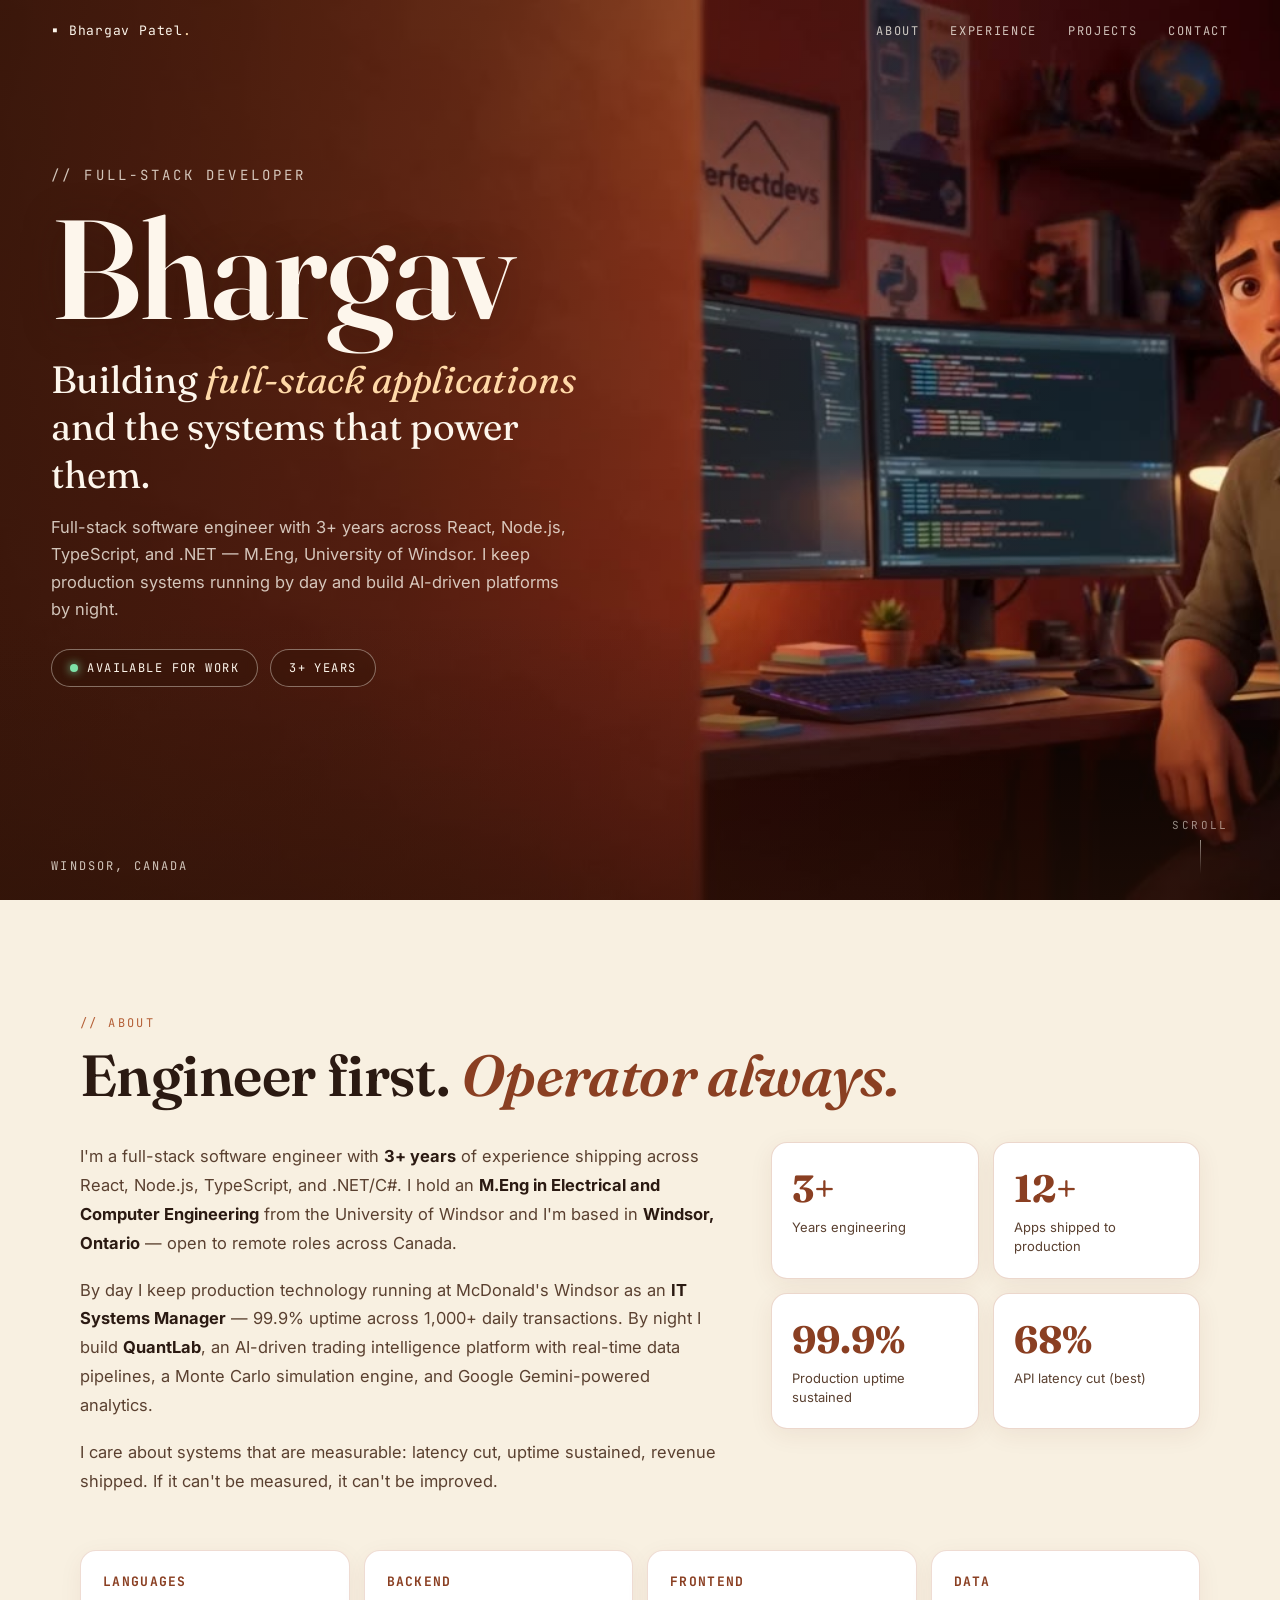
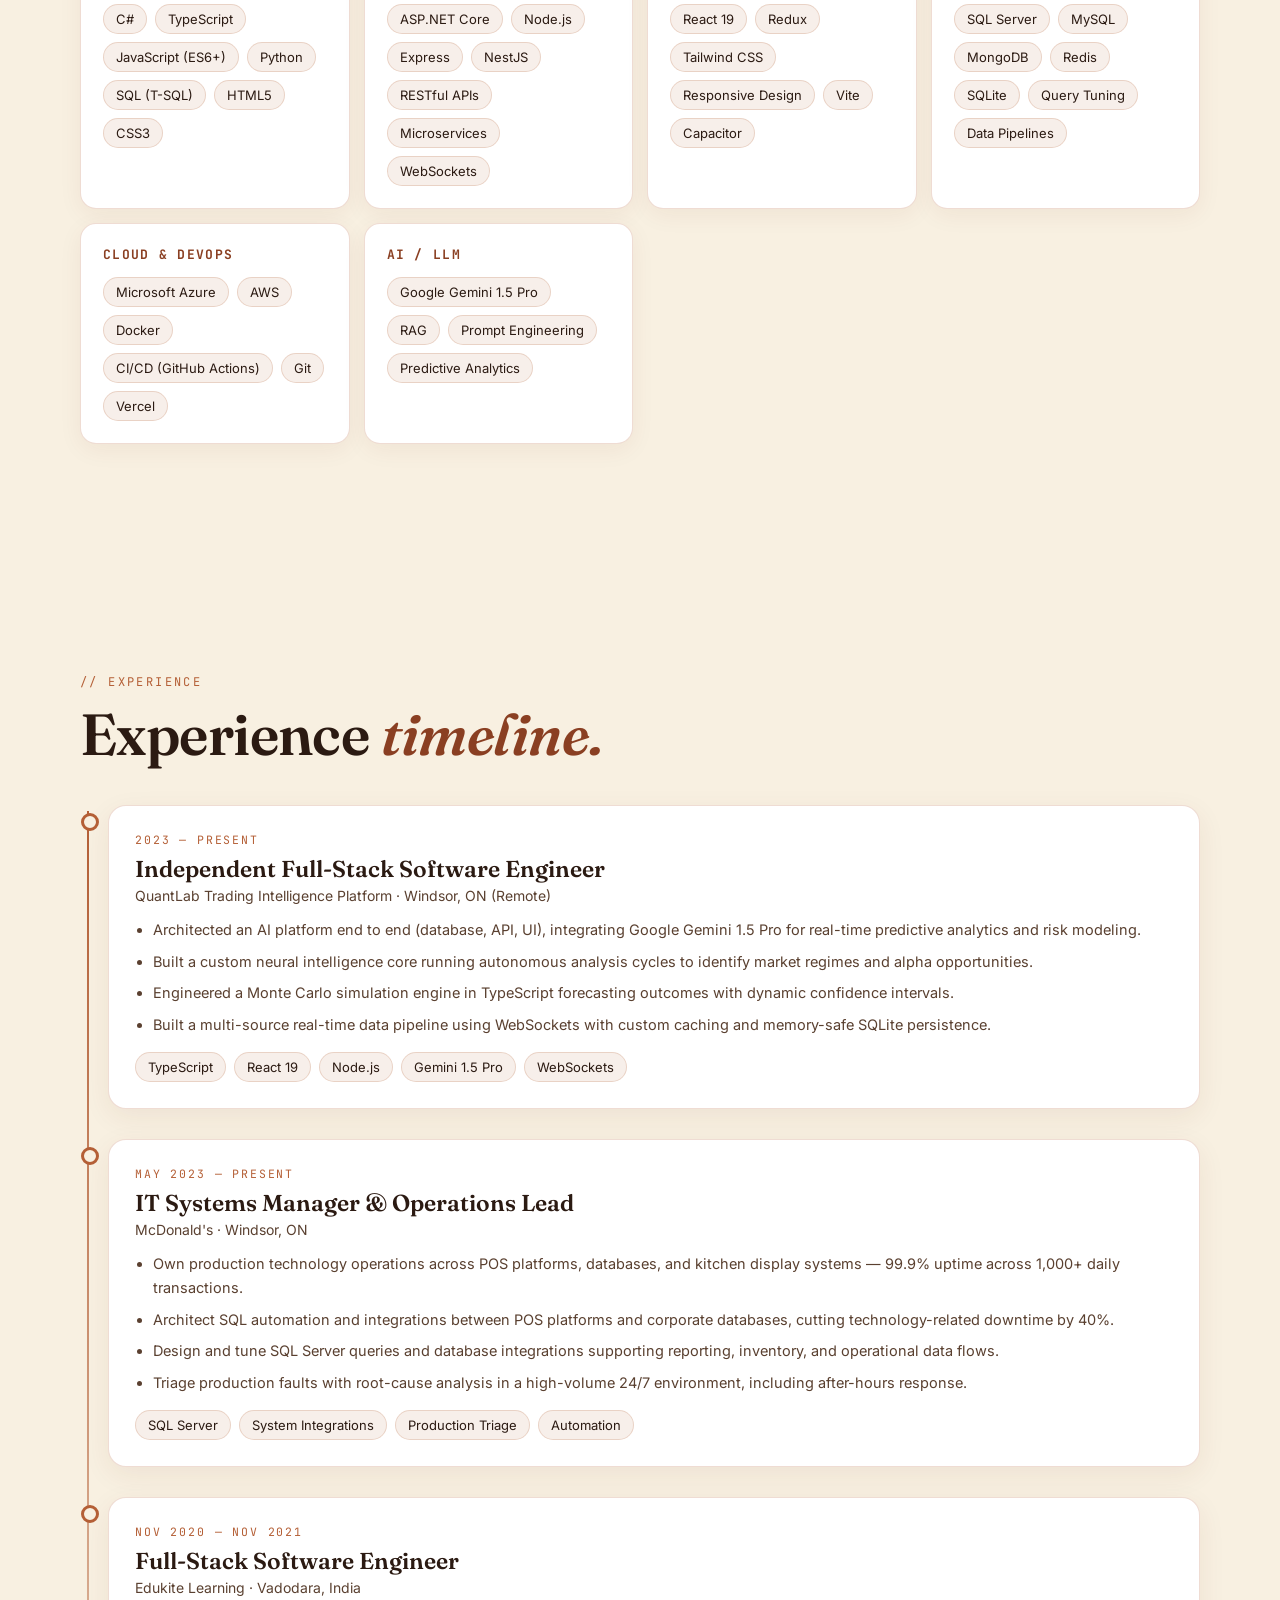
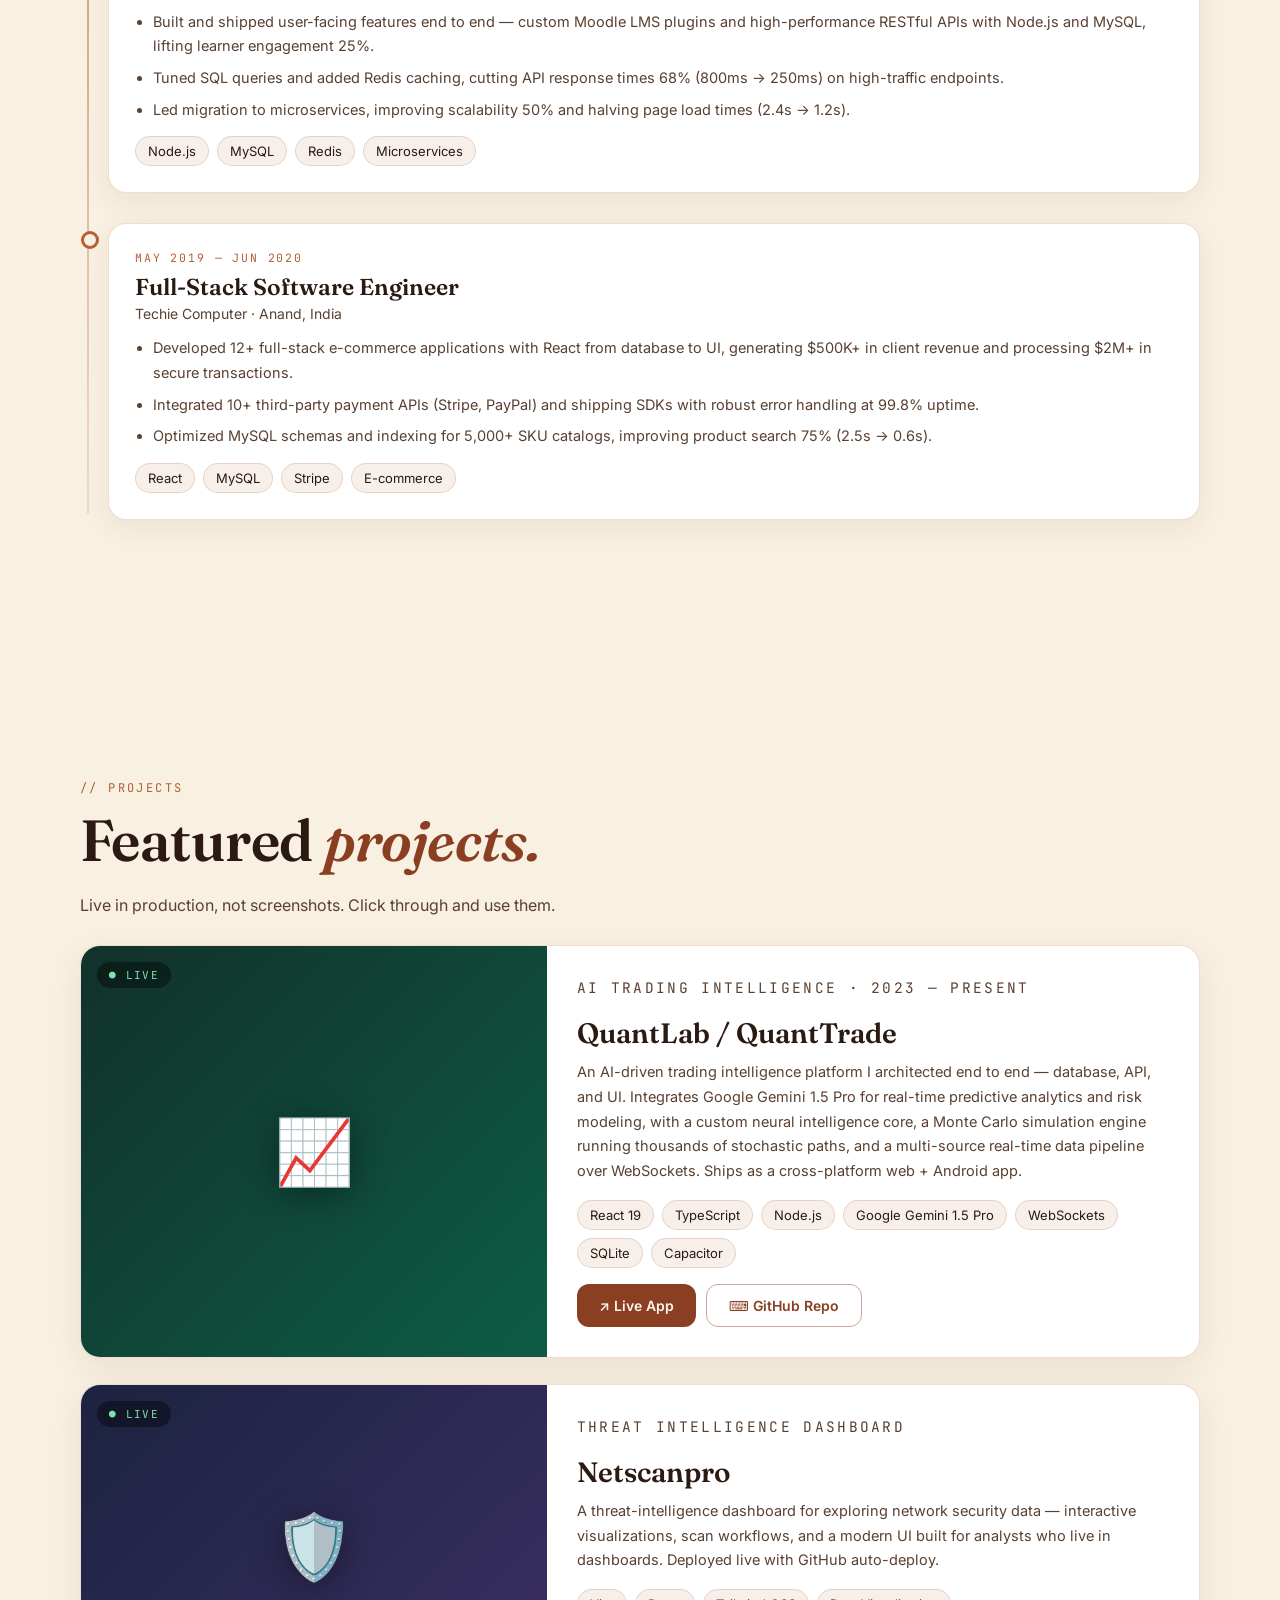
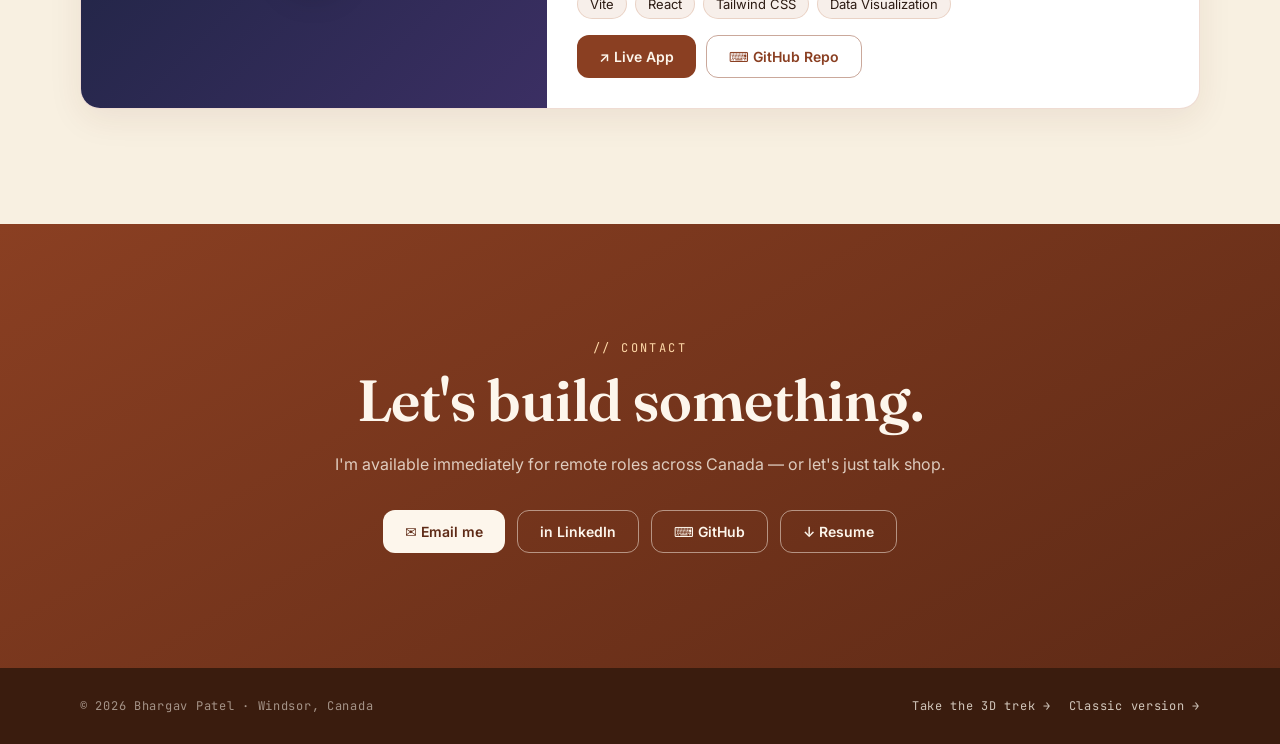
==== character.html @ 8b3fbdda "Preserve character homepage as character.html" ====
<!DOCTYPE html>
<html lang="en">
<head>
<meta charset="UTF-8">
<meta name="viewport" content="width=device-width, initial-scale=1.0">
<title>Bhargav Patel — Full-Stack Software Engineer</title>
<meta name="description" content="Bhargav Patel — full-stack software engineer (React, Node.js, TypeScript, .NET/C#) based in Windsor, Ontario. 3+ years shipping production systems. Available immediately.">
<link rel="icon" href="data:image/svg+xml,%3Csvg xmlns='http://www.w3.org/2000/svg' viewBox='0 0 64 64'%3E%3Crect width='64' height='64' rx='14' fill='%23b45f36'/%3E%3Ctext x='14' y='44' font-family='Georgia,serif' font-size='34' font-weight='bold' fill='%23fdf6ec'%3EB%3C/text%3E%3C/svg%3E">
<meta property="og:type" content="website">
<meta property="og:title" content="Bhargav Patel — Full-Stack Software Engineer">
<meta property="og:description" content="Building full-stack applications and the systems that power them. React, Node.js, TypeScript, .NET/C#. Windsor, Canada — available immediately.">
<meta property="og:url" content="https://bharg-patel.vercel.app/">
<meta property="og:image" content="https://bharg-patel.vercel.app/assets/hero-poster.jpg">
<meta name="twitter:card" content="summary_large_image">
<link rel="preconnect" href="https://fonts.googleapis.com">
<link rel="preconnect" href="https://fonts.gstatic.com" crossorigin>
<link href="https://fonts.googleapis.com/css2?family=Fraunces:ital,opsz,wght@0,9..144,400;0,9..144,600;0,9..144,700;1,9..144,400;1,9..144,600&family=Inter:wght@400;500;600;700&family=JetBrains+Mono:wght@400;500;700&display=swap" rel="stylesheet">
<style>
:root{
  --terra:#b45f36; --terra-deep:#8a3f22; --terra-dark:#5e2a16;
  --cream:#fdf6ec; --cream-dim:rgba(253,246,236,.78); --cream-faint:rgba(253,246,236,.55);
  --paper:#f8f0e1; --cocoa:#2b1a12; --cocoa-soft:#5a4030;
  --serif:'Fraunces',Georgia,serif; --sans:'Inter',system-ui,sans-serif; --mono:'JetBrains Mono',ui-monospace,monospace;
}
*{margin:0;padding:0;box-sizing:border-box}
html{scroll-behavior:smooth}
body{font-family:var(--sans);background:var(--terra-dark);color:var(--cream);overflow-x:hidden}
::selection{background:var(--terra);color:var(--cream)}

/* ── HERO ── */
#hero{position:relative;min-height:100svh;display:flex;flex-direction:column;overflow:hidden;background:linear-gradient(135deg,var(--terra) 0%,var(--terra-deep) 60%,var(--terra-dark) 100%)}
#heroVideo{position:absolute;inset:0;width:100%;height:100%;object-fit:cover;z-index:0}
#heroScrim{position:absolute;inset:0;z-index:1;background:linear-gradient(100deg,rgba(46,20,8,.82) 0%,rgba(46,20,8,.55) 34%,rgba(46,20,8,.12) 62%,rgba(46,20,8,0) 80%)}
#heroScrim::after{content:"";position:absolute;inset:0;background:linear-gradient(to top,rgba(46,20,8,.55),transparent 32%)}

nav{position:relative;z-index:3;display:flex;justify-content:space-between;align-items:center;padding:22px clamp(20px,4vw,54px)}
.wordmark{font-family:var(--mono);font-size:13px;letter-spacing:.06em;color:var(--cream);text-decoration:none}
.wordmark b{color:var(--cream);font-weight:700}
.wordmark .dot{color:#ffd9a8}
.nav-links{display:flex;gap:clamp(14px,2.4vw,34px);align-items:center}
.nav-links a{font-family:var(--mono);font-size:12px;letter-spacing:.14em;color:var(--cream-dim);text-decoration:none;transition:color .2s}
.nav-links a:hover{color:var(--cream)}
.menu-btn{display:none;background:none;border:1px solid var(--cream-faint);border-radius:8px;padding:9px 11px;cursor:pointer}
.menu-btn span{display:block;width:20px;height:2px;background:var(--cream);margin:4px 0;border-radius:2px}

.hero-body{position:relative;z-index:2;flex:1;display:flex;flex-direction:column;justify-content:center;padding:0 clamp(20px,4vw,54px);max-width:900px}
.eyebrow{font-family:var(--mono);font-size:clamp(11px,1.4vw,14px);letter-spacing:.22em;color:var(--cream-dim);margin-bottom:18px}
.hero-name{font-family:var(--serif);font-weight:600;font-size:clamp(64px,11vw,164px);line-height:.95;letter-spacing:-.015em;color:var(--cream);text-shadow:0 4px 40px rgba(46,20,8,.45)}
.hero-tag{font-family:var(--serif);font-size:clamp(22px,3.2vw,38px);line-height:1.25;margin-top:20px;max-width:560px;color:var(--cream)}
.hero-tag em{font-style:italic;color:#ffd9a8}
.hero-bio{margin-top:16px;max-width:520px;font-size:clamp(14px,1.6vw,16.5px);line-height:1.65;color:var(--cream-dim)}
.hero-badges{display:flex;flex-wrap:wrap;gap:12px;margin-top:26px}
.pill{font-family:var(--mono);font-size:12px;letter-spacing:.12em;color:var(--cream);border:1px solid rgba(253,246,236,.4);background:rgba(46,20,8,.32);backdrop-filter:blur(6px);padding:10px 18px;border-radius:999px;display:inline-flex;align-items:center;gap:9px}
.pill .live-dot{width:8px;height:8px;border-radius:50%;background:#7ee2a8;box-shadow:0 0 10px #7ee2a8;animation:pulse 2s infinite}
@keyframes pulse{0%,100%{opacity:1}50%{opacity:.45}}
.hero-meta{display:flex;justify-content:space-between;align-items:flex-end;position:relative;z-index:2;padding:26px clamp(20px,4vw,54px)}
.hero-loc{font-family:var(--mono);font-size:12px;letter-spacing:.18em;color:var(--cream-dim)}
.scroll-cue{font-family:var(--mono);font-size:11px;letter-spacing:.22em;color:var(--cream-faint);display:flex;flex-direction:column;align-items:center;gap:8px;animation:bob 2s ease-in-out infinite}
.scroll-cue::after{content:"";width:1px;height:34px;background:linear-gradient(var(--cream-faint),transparent)}
@keyframes bob{0%,100%{transform:translateY(0)}50%{transform:translateY(7px)}}

/* ── SECTIONS ── */
section.block{background:var(--paper);color:var(--cocoa);padding:clamp(70px,9vw,120px) clamp(20px,4vw,54px)}
.wrap{max-width:1120px;margin:0 auto}
.sec-eyebrow{font-family:var(--mono);font-size:12px;letter-spacing:.2em;color:var(--terra);margin-bottom:14px}
.sec-title{font-family:var(--serif);font-weight:600;font-size:clamp(34px,5vw,58px);line-height:1.05;letter-spacing:-.01em;margin-bottom:22px}
.sec-title .accent{font-style:italic;color:var(--terra-deep)}
.sec-sub{color:var(--cocoa-soft);font-size:16px;line-height:1.6;max-width:640px}
.about-grid{display:grid;grid-template-columns:1.2fr .8fr;gap:48px;margin-top:36px;align-items:start}
.about-text p{font-size:16.5px;line-height:1.75;color:var(--cocoa-soft);margin-bottom:18px}
.about-text strong{color:var(--cocoa)}
.stats{display:grid;grid-template-columns:1fr 1fr;gap:14px}
.stat{background:#fff;border:1px solid rgba(180,95,54,.25);border-radius:16px;padding:22px 20px;box-shadow:0 6px 24px rgba(94,42,22,.07)}
.stat-num{font-family:var(--serif);font-size:38px;font-weight:700;color:var(--terra-deep);display:block}
.stat-label{font-size:13px;color:var(--cocoa-soft);margin-top:6px;display:block;line-height:1.45}

.skills-grid{display:grid;grid-template-columns:repeat(auto-fit,minmax(240px,1fr));gap:14px;margin-top:36px}
.skill-card{background:#fff;border:1px solid rgba(180,95,54,.22);border-radius:16px;padding:22px;box-shadow:0 6px 24px rgba(94,42,22,.06)}
.skill-card h3{font-family:var(--mono);font-size:13px;letter-spacing:.1em;color:var(--terra-deep);margin-bottom:14px}
.tags{display:flex;flex-wrap:wrap;gap:8px}
.tags span{font-size:13px;background:rgba(180,95,54,.1);color:var(--cocoa);border:1px solid rgba(180,95,54,.2);padding:6px 12px;border-radius:999px}

.timeline{margin-top:40px;position:relative;padding-left:28px}
.timeline::before{content:"";position:absolute;left:7px;top:6px;bottom:6px;width:2px;background:linear-gradient(var(--terra),rgba(180,95,54,.15))}
.t-item{position:relative;margin-bottom:30px}
.t-item::before{content:"";position:absolute;left:-27px;top:8px;width:12px;height:12px;border-radius:50%;background:var(--paper);border:3px solid var(--terra)}
.t-card{background:#fff;border:1px solid rgba(180,95,54,.22);border-radius:18px;padding:26px;box-shadow:0 8px 28px rgba(94,42,22,.07)}
.t-date{font-family:var(--mono);font-size:11.5px;letter-spacing:.16em;color:var(--terra);margin-bottom:8px}
.t-card h3{font-family:var(--serif);font-size:23px;font-weight:600;margin-bottom:4px}
.t-org{font-size:14px;color:var(--cocoa-soft);margin-bottom:14px}
.t-card ul{margin:0 0 14px 18px;color:var(--cocoa-soft);font-size:14.5px;line-height:1.7}
.t-card li{margin-bottom:7px}

.proj{background:#fff;border:1px solid rgba(180,95,54,.22);border-radius:20px;overflow:hidden;margin-top:26px;box-shadow:0 10px 34px rgba(94,42,22,.08);display:grid;grid-template-columns:1fr 1.4fr}
.proj-visual{min-height:240px;display:flex;align-items:center;justify-content:center;position:relative;overflow:hidden}
.proj-visual.quantlab{background:linear-gradient(135deg,#12312b,#0d5c46)}
.proj-visual.netscan{background:linear-gradient(135deg,#1c2340,#3b2f63)}
.proj-badge{position:absolute;top:16px;left:16px;font-family:var(--mono);font-size:11px;letter-spacing:.12em;color:#7ee2a8;background:rgba(0,0,0,.4);padding:6px 12px;border-radius:999px}
.proj-glyph{font-size:64px;filter:drop-shadow(0 6px 18px rgba(0,0,0,.4))}
.proj-body{padding:30px}
.proj-kind{font-family:var(--mono);font-size:11px;letter-spacing:.16em;color:var(--terra);margin-bottom:8px}
.proj-body h3{font-family:var(--serif);font-size:28px;font-weight:600;margin-bottom:10px}
.proj-body p{font-size:14.5px;line-height:1.7;color:var(--cocoa-soft);margin-bottom:16px}
.proj-links{display:flex;gap:10px;flex-wrap:wrap;margin-top:16px}
.btn{display:inline-flex;align-items:center;gap:8px;font-size:14px;font-weight:600;text-decoration:none;padding:12px 22px;border-radius:12px;transition:transform .15s,box-shadow .15s}
.btn-primary{background:var(--terra-deep);color:var(--cream)}
.btn-primary:hover{transform:translateY(-2px);box-shadow:0 8px 22px rgba(138,63,34,.4)}
.btn-ghost{border:1.5px solid rgba(138,63,34,.45);color:var(--terra-deep)}
.btn-ghost:hover{background:rgba(180,95,54,.1)}

#contact{background:linear-gradient(150deg,var(--terra-deep),var(--terra-dark));color:var(--cream);text-align:center}
#contact .sec-eyebrow{color:#ffd9a8}
#contact .sec-title{color:var(--cream)}
#contact .sec-sub{color:var(--cream-dim);margin:0 auto}
.contact-btns{display:flex;gap:12px;justify-content:center;flex-wrap:wrap;margin-top:32px}
.contact-btns .btn-primary{background:var(--cream);color:var(--terra-dark)}
.contact-btns .btn-ghost{border-color:rgba(253,246,236,.5);color:var(--cream)}
.contact-btns .btn-ghost:hover{background:rgba(253,246,236,.12)}
footer{background:#3a1c0e;color:var(--cream-faint);padding:30px clamp(20px,4vw,54px);font-family:var(--mono);font-size:12px;letter-spacing:.06em}
.foot-inner{max-width:1120px;margin:0 auto;display:flex;justify-content:space-between;gap:16px;flex-wrap:wrap;align-items:center}
.foot-inner a{color:var(--cream-dim);text-decoration:none;margin-left:18px}
.foot-inner a:hover{color:var(--cream)}

.reveal{opacity:0;transform:translateY(26px);transition:opacity .7s ease,transform .7s ease}
.reveal.in{opacity:1;transform:none}
@media (prefers-reduced-motion:reduce){.reveal{opacity:1;transform:none;transition:none}}

@media(max-width:860px){
  .nav-links{position:fixed;top:0;right:0;bottom:0;width:min(300px,78vw);background:rgba(46,20,8,.97);backdrop-filter:blur(10px);flex-direction:column;justify-content:center;gap:26px;z-index:20;transform:translateX(100%);transition:transform .3s ease}
  .nav-links.open{transform:none}
  .nav-links a{font-size:15px}
  .menu-btn{display:block;position:relative;z-index:21}
  .about-grid{grid-template-columns:1fr}
  .proj{grid-template-columns:1fr}
  .proj-visual{min-height:170px}
  #heroScrim{background:linear-gradient(100deg,rgba(46,20,8,.88) 0%,rgba(46,20,8,.62) 45%,rgba(46,20,8,.25) 75%,rgba(46,20,8,.1) 100%)}
}
</style>
</head>
<body>

<!-- ══════════ HERO ══════════ -->
<header id="hero">
  <video id="heroVideo" autoplay muted loop playsinline poster="assets/hero-poster.jpg" aria-hidden="true">
    <source src="assets/hero-character.mp4" type="video/mp4">
  </video>
  <div id="heroScrim" aria-hidden="true"></div>

  <nav>
    <a class="wordmark" href="#hero"><b>▪</b> Bhargav Patel<span class="dot">.</span></a>
    <div class="nav-links" id="navLinks">
      <a href="#about">ABOUT</a>
      <a href="#experience">EXPERIENCE</a>
      <a href="#projects">PROJECTS</a>
      <a href="#contact">CONTACT</a>
    </div>
    <button class="menu-btn" id="menuBtn" aria-label="Menu"><span></span><span></span><span></span></button>
  </nav>

  <div class="hero-body">
    <p class="eyebrow">// FULL-STACK DEVELOPER</p>
    <h1 class="hero-name">Bhargav</h1>
    <p class="hero-tag">Building <em>full-stack applications</em> and the systems that power them.</p>
    <p class="hero-bio">Full-stack software engineer with 3+ years across React, Node.js, TypeScript, and .NET — M.Eng, University of Windsor. I keep production systems running by day and build AI-driven platforms by night.</p>
    <div class="hero-badges">
      <span class="pill"><span class="live-dot"></span>AVAILABLE FOR WORK</span>
      <span class="pill">3+ YEARS</span>
    </div>
  </div>

  <div class="hero-meta">
    <span class="hero-loc">WINDSOR, CANADA</span>
    <span class="scroll-cue">SCROLL</span>
  </div>
</header>

<!-- ══════════ ABOUT ══════════ -->
<section class="block" id="about">
  <div class="wrap">
    <p class="sec-eyebrow reveal">// ABOUT</p>
    <h2 class="sec-title reveal">Engineer first. <span class="accent">Operator always.</span></h2>
    <div class="about-grid">
      <div class="about-text reveal">
        <p>I'm a full-stack software engineer with <strong>3+ years</strong> of experience shipping across React, Node.js, TypeScript, and .NET/C#. I hold an <strong>M.Eng in Electrical and Computer Engineering</strong> from the University of Windsor and I'm based in <strong>Windsor, Ontario</strong> — open to remote roles across Canada.</p>
        <p>By day I keep production technology running at McDonald's Windsor as an <strong>IT Systems Manager</strong> — 99.9% uptime across 1,000+ daily transactions. By night I build <strong>QuantLab</strong>, an AI-driven trading intelligence platform with real-time data pipelines, a Monte Carlo simulation engine, and Google Gemini-powered analytics.</p>
        <p>I care about systems that are measurable: latency cut, uptime sustained, revenue shipped. If it can't be measured, it can't be improved.</p>
      </div>
      <div class="stats reveal">
        <div class="stat"><span class="stat-num">3+</span><span class="stat-label">Years engineering</span></div>
        <div class="stat"><span class="stat-num">12+</span><span class="stat-label">Apps shipped to production</span></div>
        <div class="stat"><span class="stat-num">99.9%</span><span class="stat-label">Production uptime sustained</span></div>
        <div class="stat"><span class="stat-num">68%</span><span class="stat-label">API latency cut (best)</span></div>
      </div>
    </div>

    <div class="skills-grid">
      <div class="skill-card reveal"><h3>LANGUAGES</h3><div class="tags"><span>C#</span><span>TypeScript</span><span>JavaScript (ES6+)</span><span>Python</span><span>SQL (T-SQL)</span><span>HTML5</span><span>CSS3</span></div></div>
      <div class="skill-card reveal"><h3>BACKEND</h3><div class="tags"><span>ASP.NET Core</span><span>Node.js</span><span>Express</span><span>NestJS</span><span>RESTful APIs</span><span>Microservices</span><span>WebSockets</span></div></div>
      <div class="skill-card reveal"><h3>FRONTEND</h3><div class="tags"><span>React 19</span><span>Redux</span><span>Tailwind CSS</span><span>Responsive Design</span><span>Vite</span><span>Capacitor</span></div></div>
      <div class="skill-card reveal"><h3>DATA</h3><div class="tags"><span>SQL Server</span><span>MySQL</span><span>MongoDB</span><span>Redis</span><span>SQLite</span><span>Query Tuning</span><span>Data Pipelines</span></div></div>
      <div class="skill-card reveal"><h3>CLOUD &amp; DEVOPS</h3><div class="tags"><span>Microsoft Azure</span><span>AWS</span><span>Docker</span><span>CI/CD (GitHub Actions)</span><span>Git</span><span>Vercel</span></div></div>
      <div class="skill-card reveal"><h3>AI / LLM</h3><div class="tags"><span>Google Gemini 1.5 Pro</span><span>RAG</span><span>Prompt Engineering</span><span>Predictive Analytics</span></div></div>
    </div>
  </div>
</section>

<!-- ══════════ EXPERIENCE ══════════ -->
<section class="block" id="experience">
  <div class="wrap">
    <p class="sec-eyebrow reveal">// EXPERIENCE</p>
    <h2 class="sec-title reveal">Experience <span class="accent">timeline.</span></h2>
    <div class="timeline">
      <div class="t-item reveal"><div class="t-card">
        <p class="t-date">2023 — PRESENT</p>
        <h3>Independent Full-Stack Software Engineer</h3>
        <p class="t-org">QuantLab Trading Intelligence Platform · Windsor, ON (Remote)</p>
        <ul>
          <li>Architected an AI platform end to end (database, API, UI), integrating Google Gemini 1.5 Pro for real-time predictive analytics and risk modeling.</li>
          <li>Built a custom neural intelligence core running autonomous analysis cycles to identify market regimes and alpha opportunities.</li>
          <li>Engineered a Monte Carlo simulation engine in TypeScript forecasting outcomes with dynamic confidence intervals.</li>
          <li>Built a multi-source real-time data pipeline using WebSockets with custom caching and memory-safe SQLite persistence.</li>
        </ul>
        <div class="tags"><span>TypeScript</span><span>React 19</span><span>Node.js</span><span>Gemini 1.5 Pro</span><span>WebSockets</span></div>
      </div></div>
      <div class="t-item reveal"><div class="t-card">
        <p class="t-date">MAY 2023 — PRESENT</p>
        <h3>IT Systems Manager &amp; Operations Lead</h3>
        <p class="t-org">McDonald's · Windsor, ON</p>
        <ul>
          <li>Own production technology operations across POS platforms, databases, and kitchen display systems — 99.9% uptime across 1,000+ daily transactions.</li>
          <li>Architect SQL automation and integrations between POS platforms and corporate databases, cutting technology-related downtime by 40%.</li>
          <li>Design and tune SQL Server queries and database integrations supporting reporting, inventory, and operational data flows.</li>
          <li>Triage production faults with root-cause analysis in a high-volume 24/7 environment, including after-hours response.</li>
        </ul>
        <div class="tags"><span>SQL Server</span><span>System Integrations</span><span>Production Triage</span><span>Automation</span></div>
      </div></div>
      <div class="t-item reveal"><div class="t-card">
        <p class="t-date">NOV 2020 — NOV 2021</p>
        <h3>Full-Stack Software Engineer</h3>
        <p class="t-org">Edukite Learning · Vadodara, India</p>
        <ul>
          <li>Built and shipped user-facing features end to end — custom Moodle LMS plugins and high-performance RESTful APIs with Node.js and MySQL, lifting learner engagement 25%.</li>
          <li>Tuned SQL queries and added Redis caching, cutting API response times 68% (800ms → 250ms) on high-traffic endpoints.</li>
          <li>Led migration to microservices, improving scalability 50% and halving page load times (2.4s → 1.2s).</li>
        </ul>
        <div class="tags"><span>Node.js</span><span>MySQL</span><span>Redis</span><span>Microservices</span></div>
      </div></div>
      <div class="t-item reveal"><div class="t-card">
        <p class="t-date">MAY 2019 — JUN 2020</p>
        <h3>Full-Stack Software Engineer</h3>
        <p class="t-org">Techie Computer · Anand, India</p>
        <ul>
          <li>Developed 12+ full-stack e-commerce applications with React from database to UI, generating $500K+ in client revenue and processing $2M+ in secure transactions.</li>
          <li>Integrated 10+ third-party payment APIs (Stripe, PayPal) and shipping SDKs with robust error handling at 99.8% uptime.</li>
          <li>Optimized MySQL schemas and indexing for 5,000+ SKU catalogs, improving product search 75% (2.5s → 0.6s).</li>
        </ul>
        <div class="tags"><span>React</span><span>MySQL</span><span>Stripe</span><span>E-commerce</span></div>
      </div></div>
    </div>
  </div>
</section>

<!-- ══════════ PROJECTS ══════════ -->
<section class="block" id="projects">
  <div class="wrap">
    <p class="sec-eyebrow reveal">// PROJECTS</p>
    <h2 class="sec-title reveal">Featured <span class="accent">projects.</span></h2>
    <p class="sec-sub reveal">Live in production, not screenshots. Click through and use them.</p>

    <article class="proj reveal">
      <div class="proj-visual quantlab"><span class="proj-badge">● LIVE</span><span class="proj-glyph">📈</span></div>
      <div class="proj-body">
        <p class="proj-kind">AI TRADING INTELLIGENCE · 2023 — PRESENT</p>
        <h3>QuantLab / QuantTrade</h3>
        <p>An AI-driven trading intelligence platform I architected end to end — database, API, and UI. Integrates Google Gemini 1.5 Pro for real-time predictive analytics and risk modeling, with a custom neural intelligence core, a Monte Carlo simulation engine running thousands of stochastic paths, and a multi-source real-time data pipeline over WebSockets. Ships as a cross-platform web + Android app.</p>
        <div class="tags"><span>React 19</span><span>TypeScript</span><span>Node.js</span><span>Google Gemini 1.5 Pro</span><span>WebSockets</span><span>SQLite</span><span>Capacitor</span></div>
        <div class="proj-links">
          <a href="https://quant-trade-neon.vercel.app" target="_blank" rel="noopener" class="btn btn-primary">↗ Live App</a>
          <a href="https://github.com/BhargavA09/QuantTrade" target="_blank" rel="noopener" class="btn btn-ghost">⌨ GitHub Repo</a>
        </div>
      </div>
    </article>

    <article class="proj reveal">
      <div class="proj-visual netscan"><span class="proj-badge">● LIVE</span><span class="proj-glyph">🛡️</span></div>
      <div class="proj-body">
        <p class="proj-kind">THREAT INTELLIGENCE DASHBOARD</p>
        <h3>Netscanpro</h3>
        <p>A threat-intelligence dashboard for exploring network security data — interactive visualizations, scan workflows, and a modern UI built for analysts who live in dashboards. Deployed live with GitHub auto-deploy.</p>
        <div class="tags"><span>Vite</span><span>React</span><span>Tailwind CSS</span><span>Data Visualization</span></div>
        <div class="proj-links">
          <a href="https://netscanpro.vercel.app" target="_blank" rel="noopener" class="btn btn-primary">↗ Live App</a>
          <a href="https://github.com/BhargavA09/Netscanpro" target="_blank" rel="noopener" class="btn btn-ghost">⌨ GitHub Repo</a>
        </div>
      </div>
    </article>
  </div>
</section>

<!-- ══════════ CONTACT ══════════ -->
<section class="block" id="contact">
  <div class="wrap">
    <p class="sec-eyebrow reveal">// CONTACT</p>
    <h2 class="sec-title reveal">Let's build something.</h2>
    <p class="sec-sub reveal">I'm available immediately for remote roles across Canada — or let's just talk shop.</p>
    <div class="contact-btns reveal">
      <a class="btn btn-primary" href="mailto:bhrgavpatel04@gmail.com">✉ Email me</a>
      <a class="btn btn-ghost" href="https://linkedin.com/in/bhrgavpatel" target="_blank" rel="noopener">in LinkedIn</a>
      <a class="btn btn-ghost" href="https://github.com/BhargavA09" target="_blank" rel="noopener">⌨ GitHub</a>
      <a class="btn btn-ghost" href="resume.pdf" target="_blank" rel="noopener">↓ Resume</a>
    </div>
  </div>
</section>

<footer>
  <div class="foot-inner">
    <span>© 2026 Bhargav Patel · Windsor, Canada</span>
    <span><a href="trek.html">Take the 3D trek →</a><a href="classic.html">Classic version →</a></span>
  </div>
</footer>

<script>
(function(){
  var io=new IntersectionObserver(function(es){es.forEach(function(e){if(e.isIntersecting){e.target.classList.add('in');io.unobserve(e.target)}})},{threshold:.12});
  document.querySelectorAll('.reveal').forEach(function(el){io.observe(el)});
  var btn=document.getElementById('menuBtn'),links=document.getElementById('navLinks');
  btn.addEventListener('click',function(){links.classList.toggle('open')});
  links.querySelectorAll('a').forEach(function(a){a.addEventListener('click',function(){links.classList.remove('open')})});
  var v=document.getElementById('heroVideo');
  if(v){var p=v.play();if(p&&p.catch){p.catch(function(){})}}
})();
</script>
</body>
</html>
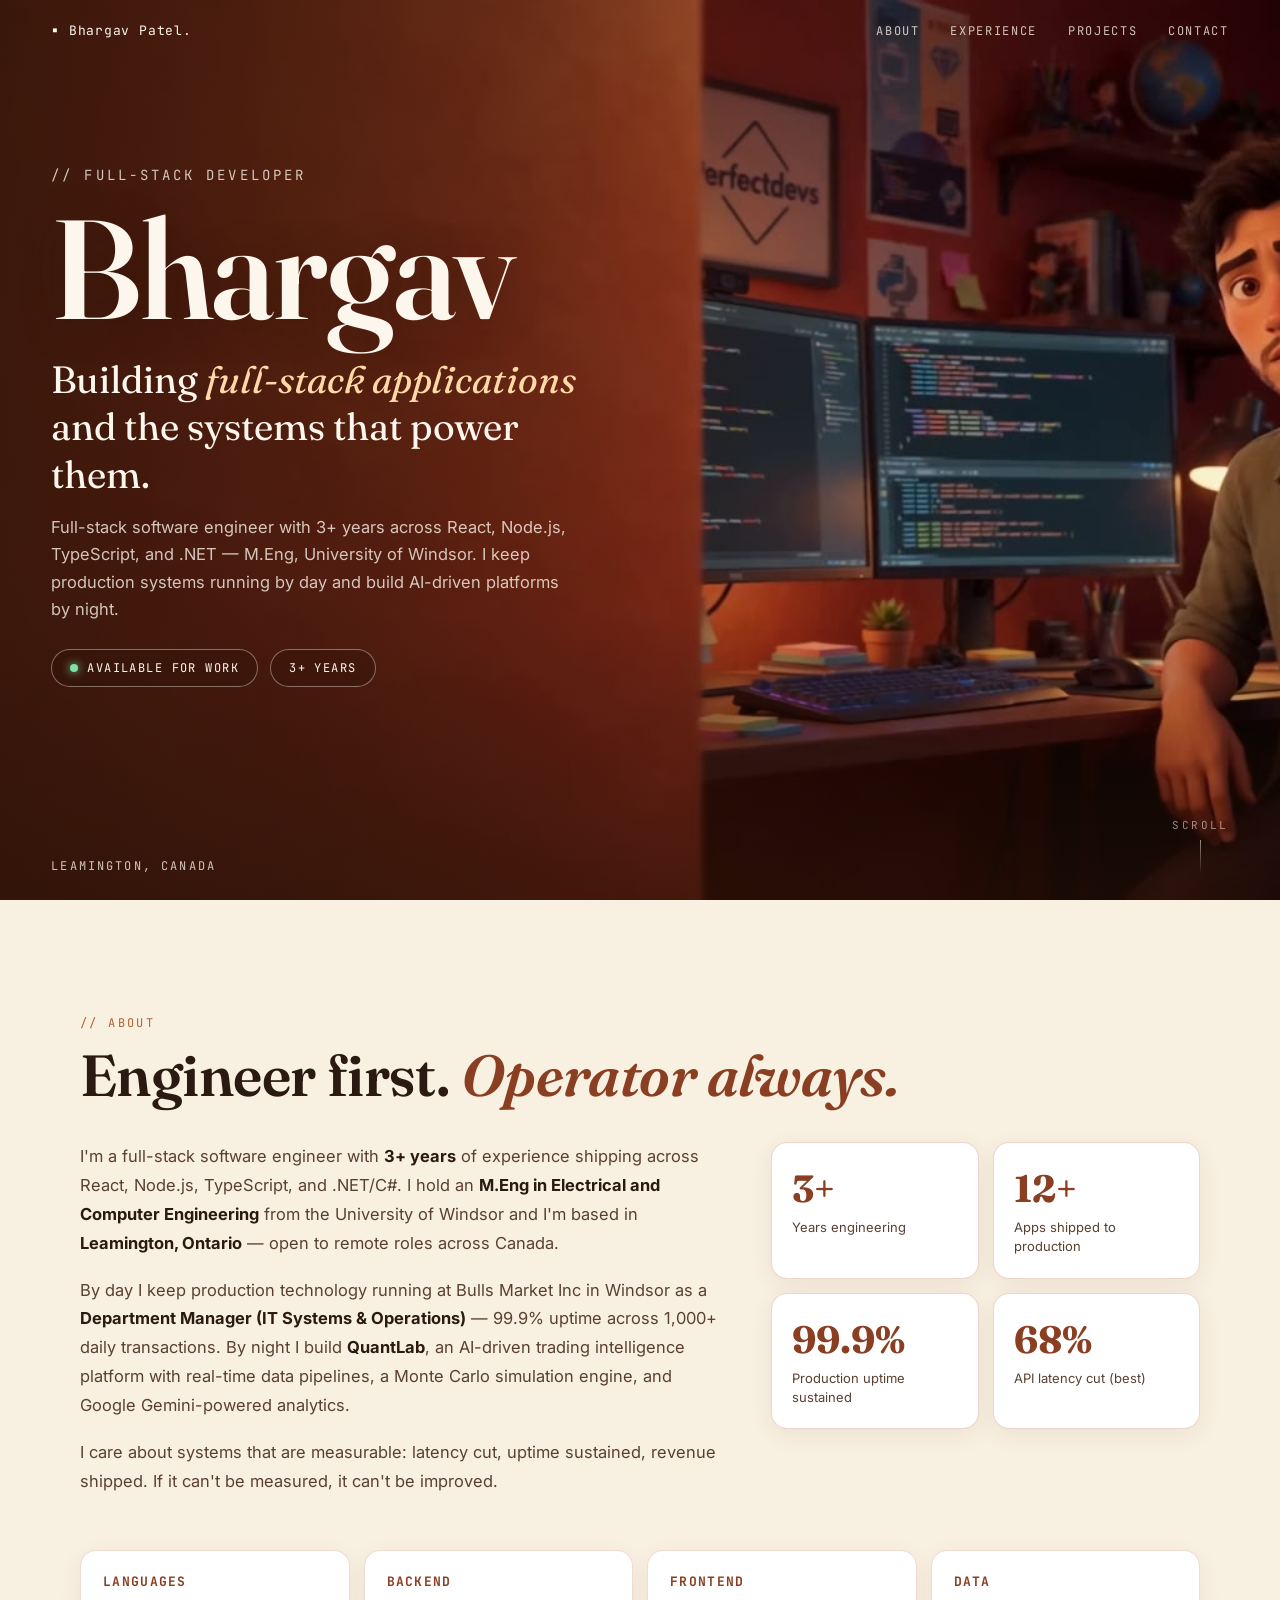
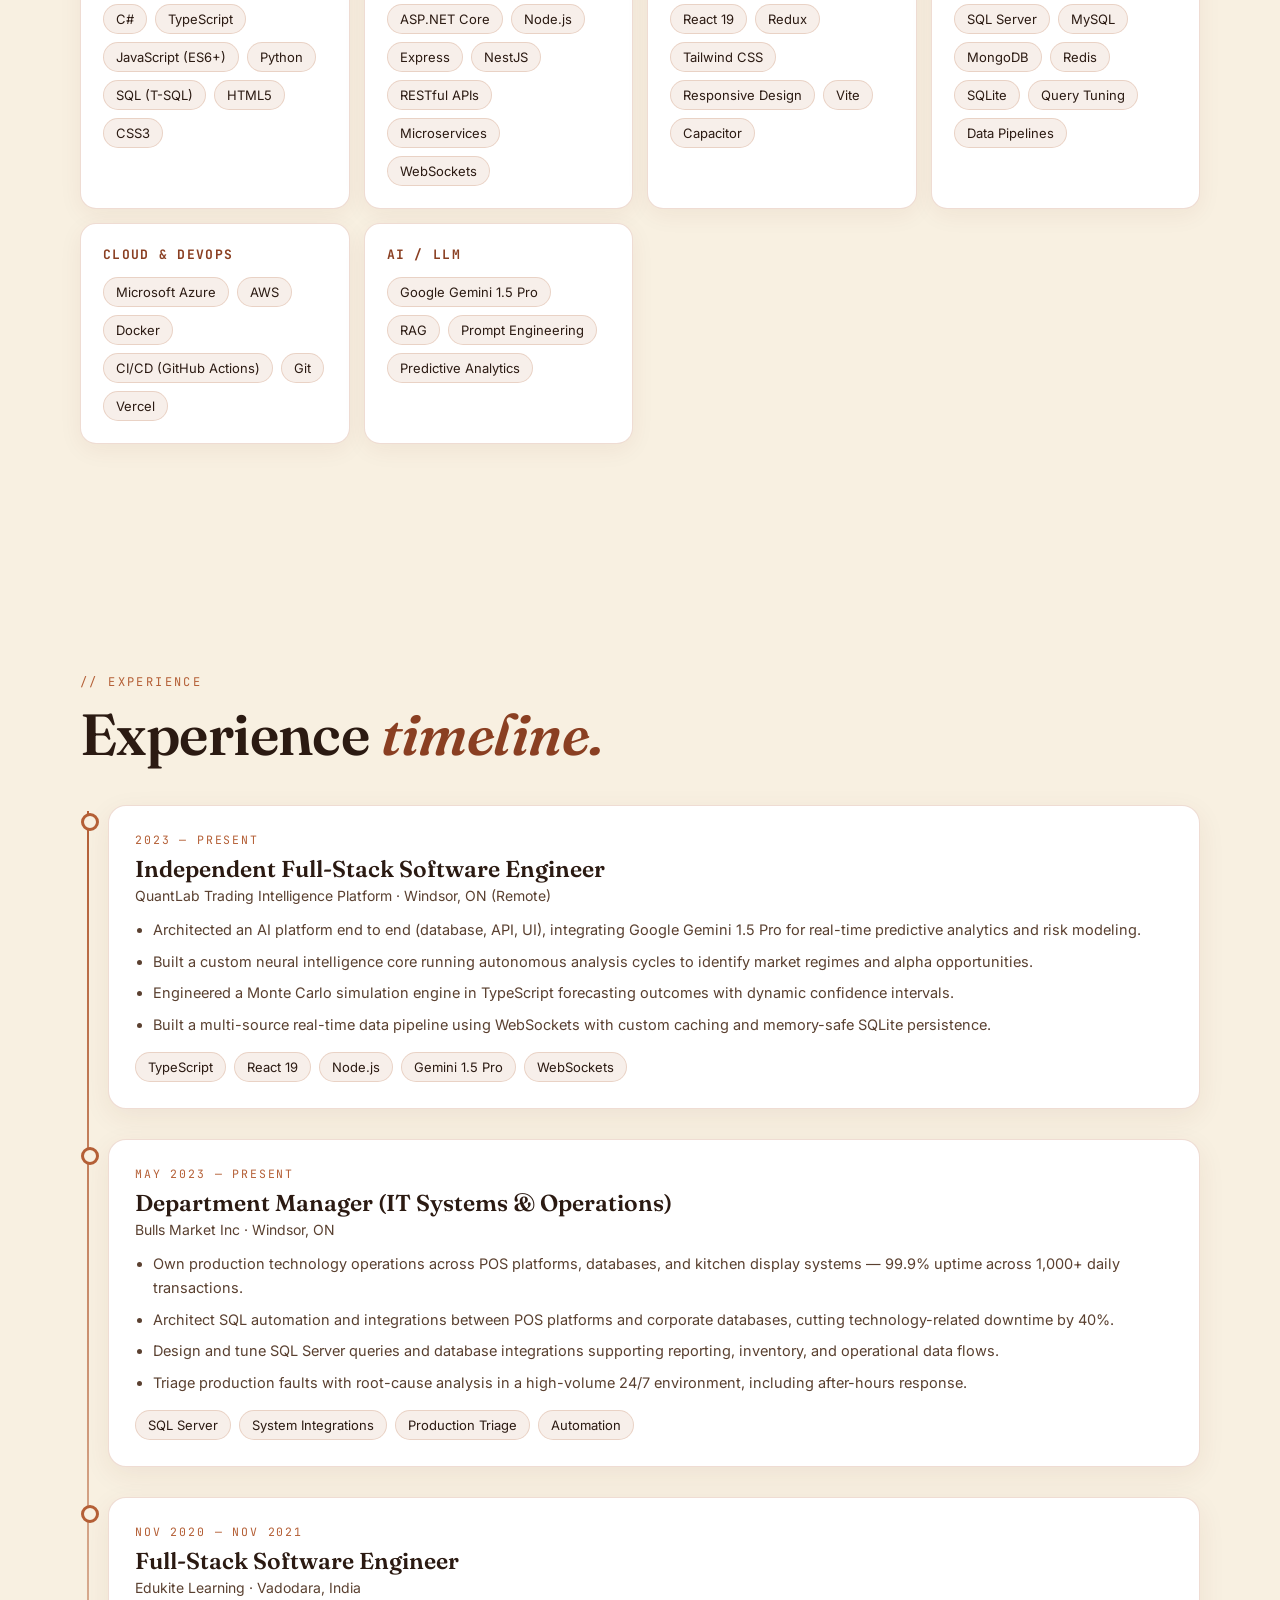
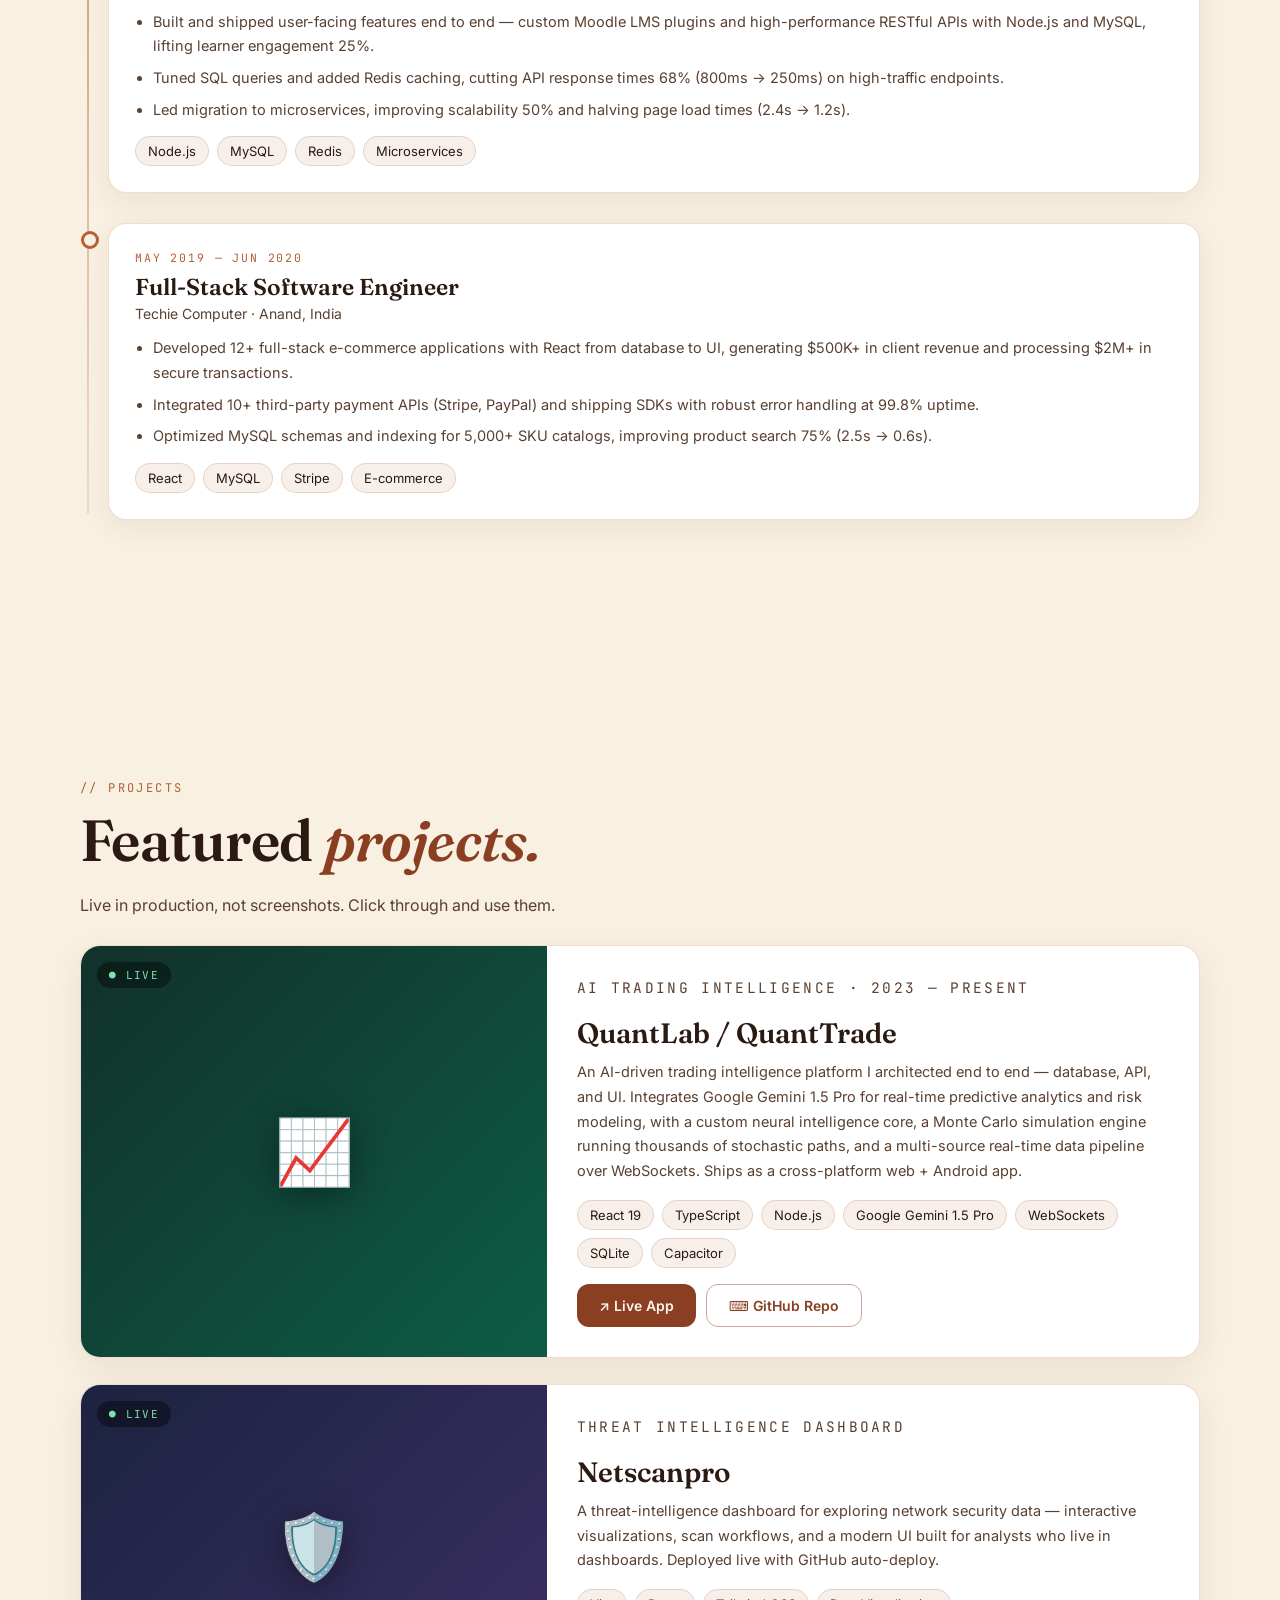
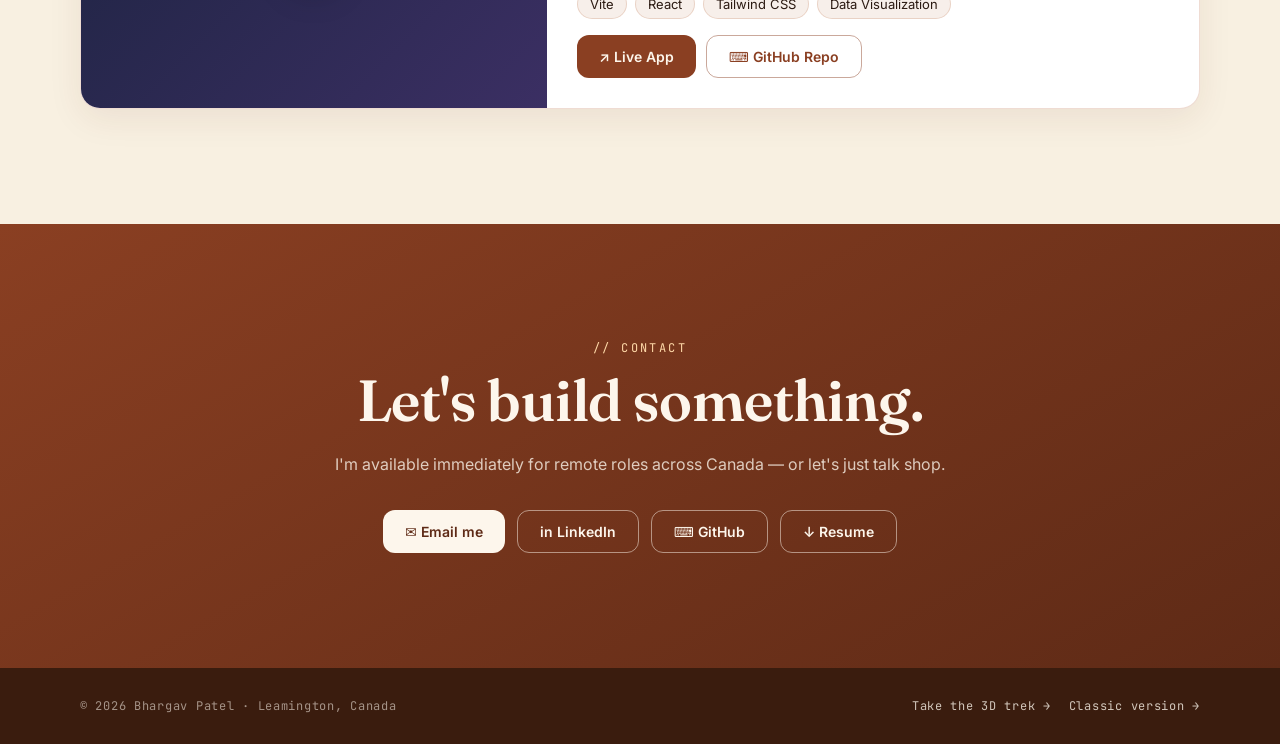
==== commit e53caf22: "Site text: Bulls Market Inc, Department Manager title, Leamington base (Nov 2, 2026)" ====
--- a/character.html
+++ b/character.html
@@ -4,11 +4,11 @@
 <meta charset="UTF-8">
 <meta name="viewport" content="width=device-width, initial-scale=1.0">
 <title>Bhargav Patel — Full-Stack Software Engineer</title>
-<meta name="description" content="Bhargav Patel — full-stack software engineer (React, Node.js, TypeScript, .NET/C#) based in Windsor, Ontario. 3+ years shipping production systems. Available immediately.">
+<meta name="description" content="Bhargav Patel — full-stack software engineer (React, Node.js, TypeScript, .NET/C#) based in Leamington, Ontario. 3+ years shipping production systems. Available immediately.">
 <link rel="icon" href="data:image/svg+xml,%3Csvg xmlns='http://www.w3.org/2000/svg' viewBox='0 0 64 64'%3E%3Crect width='64' height='64' rx='14' fill='%23b45f36'/%3E%3Ctext x='14' y='44' font-family='Georgia,serif' font-size='34' font-weight='bold' fill='%23fdf6ec'%3EB%3C/text%3E%3C/svg%3E">
 <meta property="og:type" content="website">
 <meta property="og:title" content="Bhargav Patel — Full-Stack Software Engineer">
-<meta property="og:description" content="Building full-stack applications and the systems that power them. React, Node.js, TypeScript, .NET/C#. Windsor, Canada — available immediately.">
+<meta property="og:description" content="Building full-stack applications and the systems that power them. React, Node.js, TypeScript, .NET/C#. Leamington, Canada — available immediately.">
 <meta property="og:url" content="https://bharg-patel.vercel.app/">
 <meta property="og:image" content="https://bharg-patel.vercel.app/assets/hero-poster.jpg">
 <meta name="twitter:card" content="summary_large_image">
@@ -169,7 +169,7 @@
   </div>
 
   <div class="hero-meta">
-    <span class="hero-loc">WINDSOR, CANADA</span>
+    <span class="hero-loc">LEAMINGTON, CANADA</span>
     <span class="scroll-cue">SCROLL</span>
   </div>
 </header>
@@ -181,8 +181,8 @@
     <h2 class="sec-title reveal">Engineer first. <span class="accent">Operator always.</span></h2>
     <div class="about-grid">
       <div class="about-text reveal">
-        <p>I'm a full-stack software engineer with <strong>3+ years</strong> of experience shipping across React, Node.js, TypeScript, and .NET/C#. I hold an <strong>M.Eng in Electrical and Computer Engineering</strong> from the University of Windsor and I'm based in <strong>Windsor, Ontario</strong> — open to remote roles across Canada.</p>
-        <p>By day I keep production technology running at McDonald's Windsor as an <strong>IT Systems Manager</strong> — 99.9% uptime across 1,000+ daily transactions. By night I build <strong>QuantLab</strong>, an AI-driven trading intelligence platform with real-time data pipelines, a Monte Carlo simulation engine, and Google Gemini-powered analytics.</p>
+        <p>I'm a full-stack software engineer with <strong>3+ years</strong> of experience shipping across React, Node.js, TypeScript, and .NET/C#. I hold an <strong>M.Eng in Electrical and Computer Engineering</strong> from the University of Windsor and I'm based in <strong>Leamington, Ontario</strong> — open to remote roles across Canada.</p>
+        <p>By day I keep production technology running at Bulls Market Inc in Windsor as a <strong>Department Manager (IT Systems &amp; Operations)</strong> — 99.9% uptime across 1,000+ daily transactions. By night I build <strong>QuantLab</strong>, an AI-driven trading intelligence platform with real-time data pipelines, a Monte Carlo simulation engine, and Google Gemini-powered analytics.</p>
         <p>I care about systems that are measurable: latency cut, uptime sustained, revenue shipped. If it can't be measured, it can't be improved.</p>
       </div>
       <div class="stats reveal">
@@ -224,8 +224,8 @@
       </div></div>
       <div class="t-item reveal"><div class="t-card">
         <p class="t-date">MAY 2023 — PRESENT</p>
-        <h3>IT Systems Manager &amp; Operations Lead</h3>
-        <p class="t-org">McDonald's · Windsor, ON</p>
+        <h3>Department Manager (IT Systems &amp; Operations)</h3>
+        <p class="t-org">Bulls Market Inc · Windsor, ON</p>
         <ul>
           <li>Own production technology operations across POS platforms, databases, and kitchen display systems — 99.9% uptime across 1,000+ daily transactions.</li>
           <li>Architect SQL automation and integrations between POS platforms and corporate databases, cutting technology-related downtime by 40%.</li>
@@ -314,7 +314,7 @@
 
 <footer>
   <div class="foot-inner">
-    <span>© 2026 Bhargav Patel · Windsor, Canada</span>
+    <span>© 2026 Bhargav Patel · Leamington, Canada</span>
     <span><a href="trek.html">Take the 3D trek →</a><a href="classic.html">Classic version →</a></span>
   </div>
 </footer>
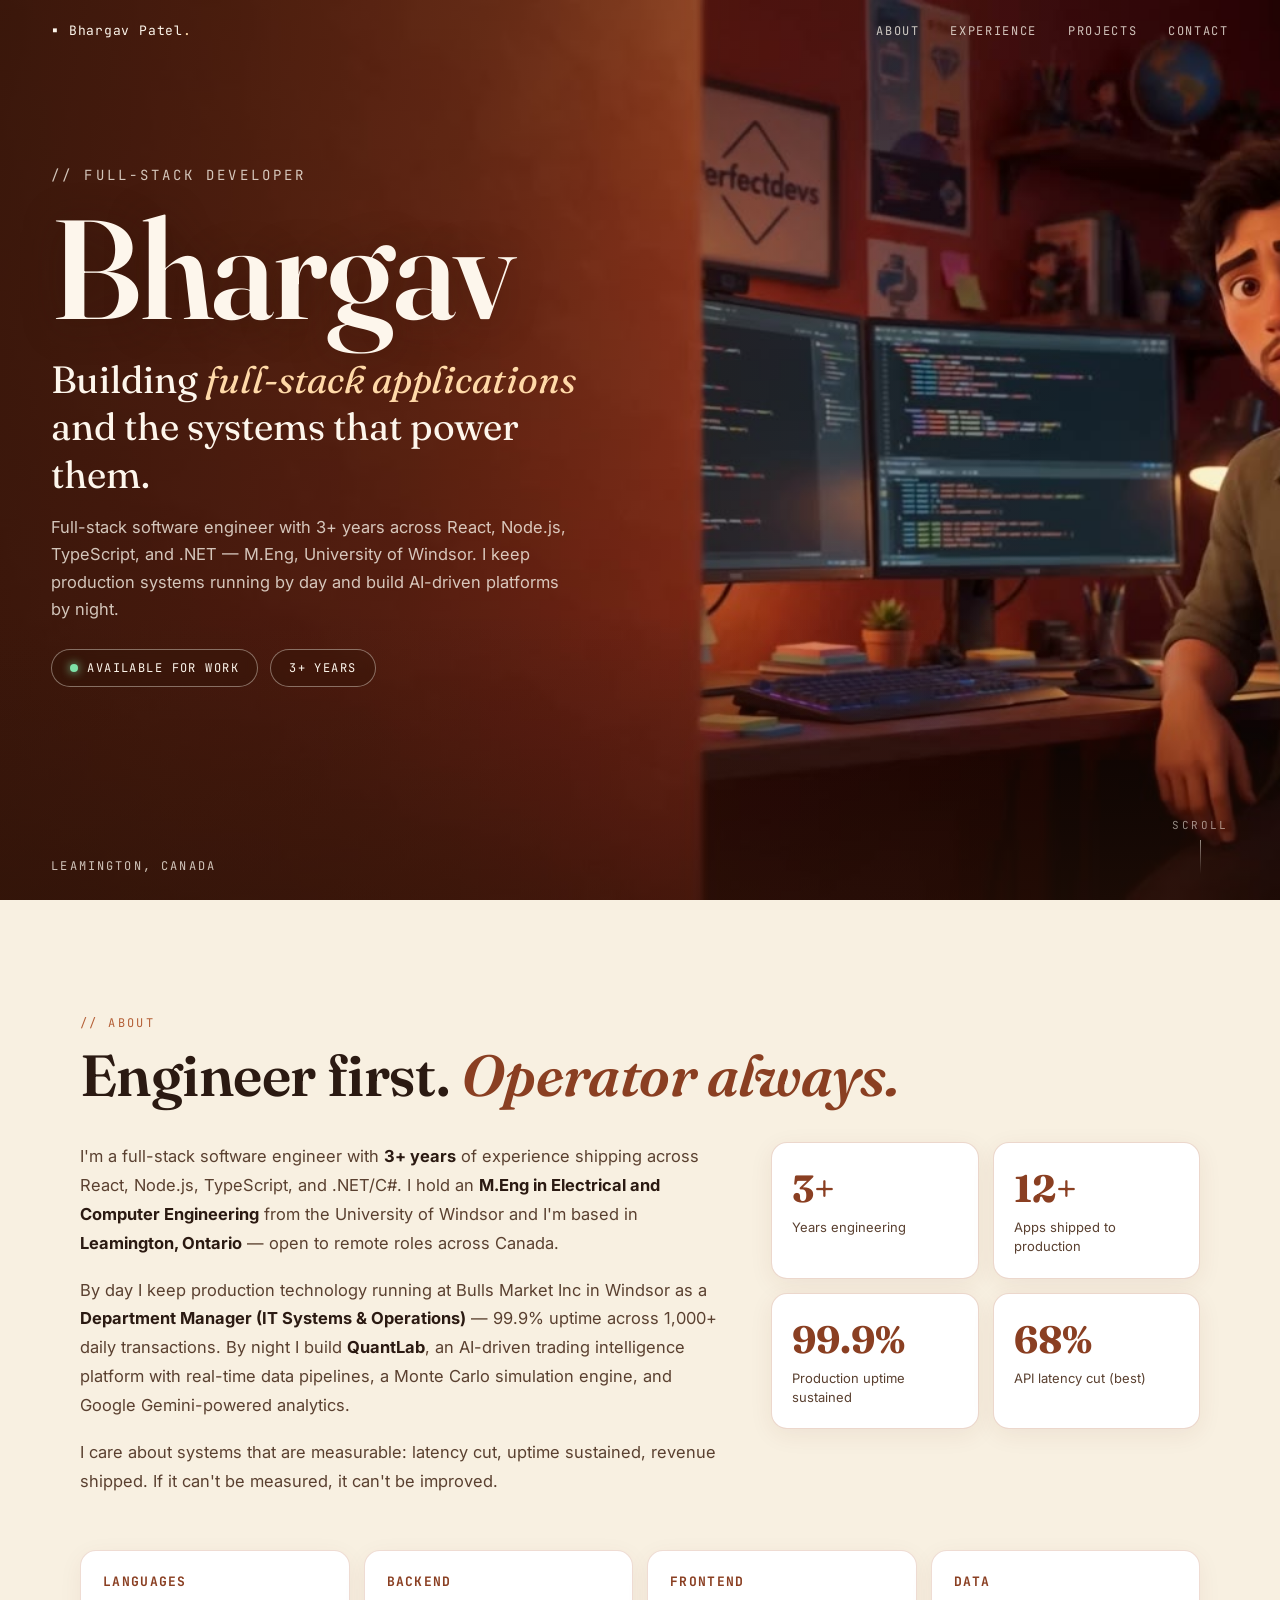
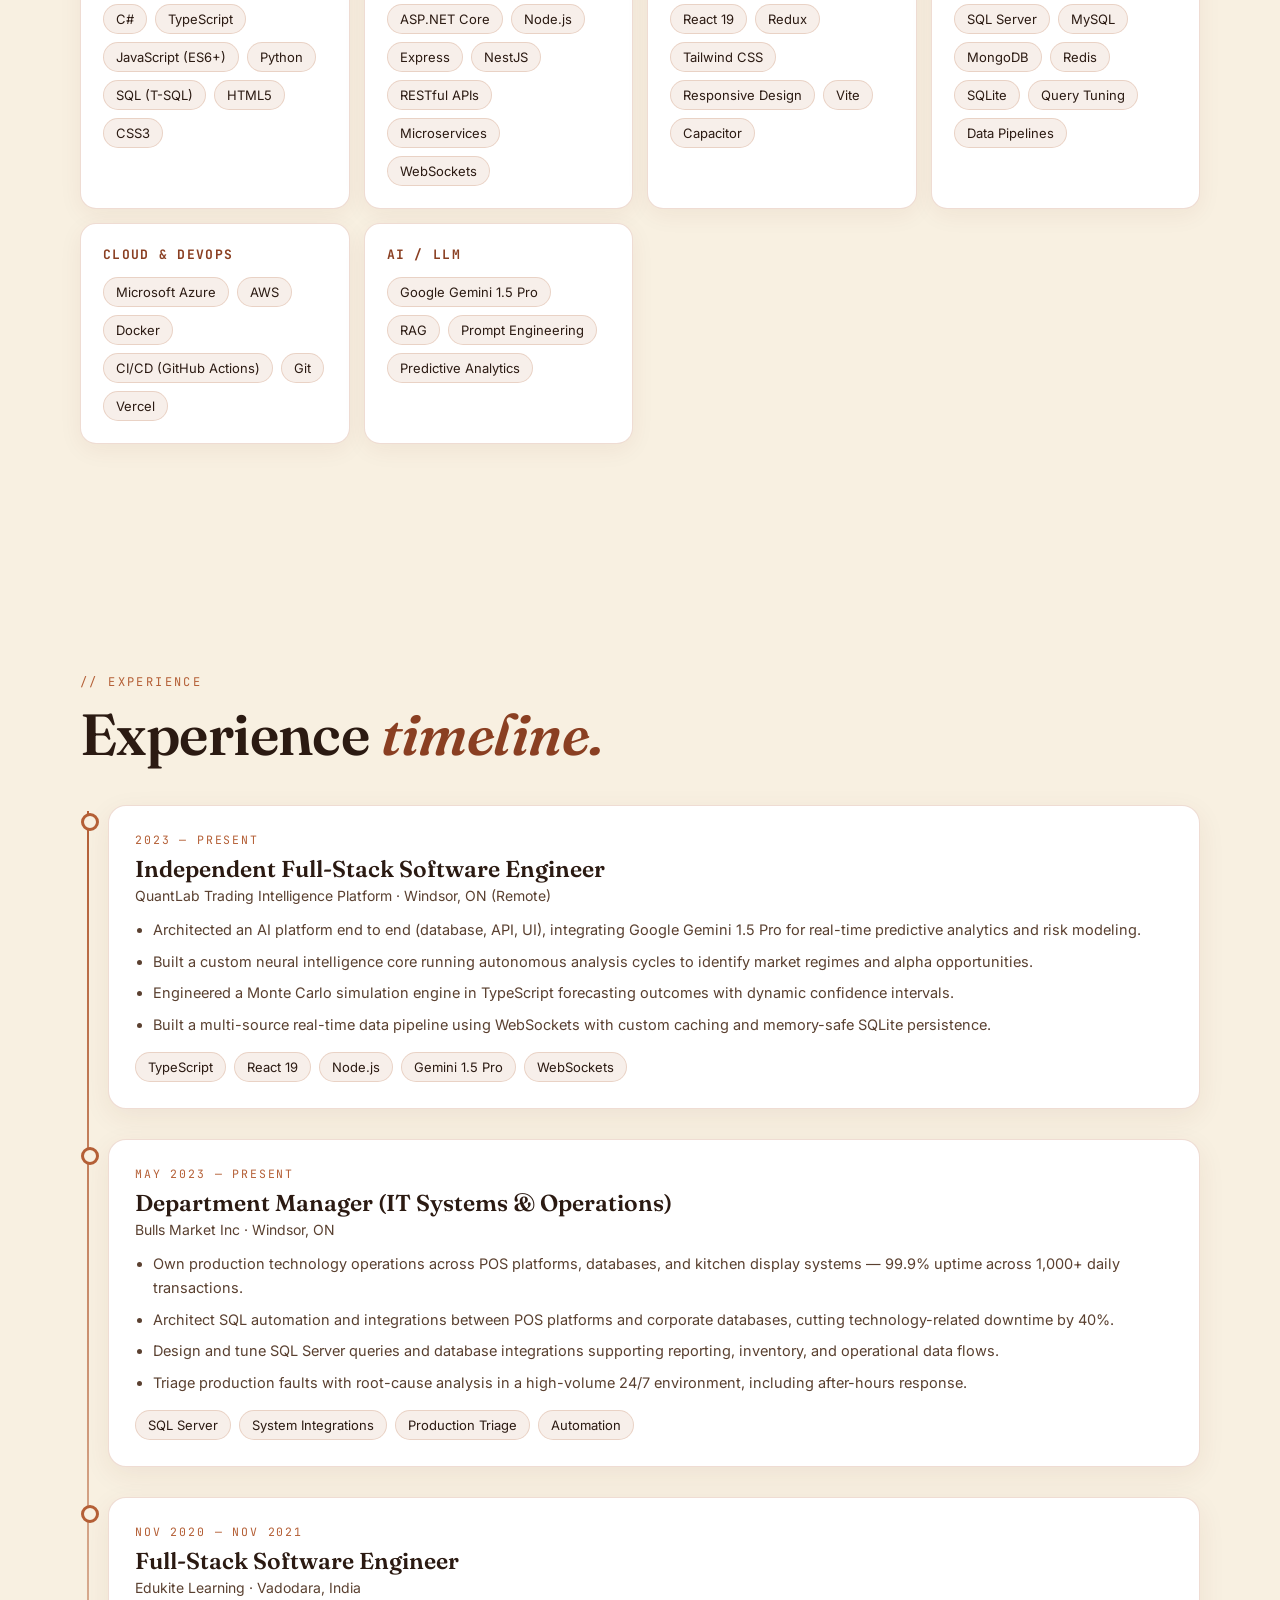
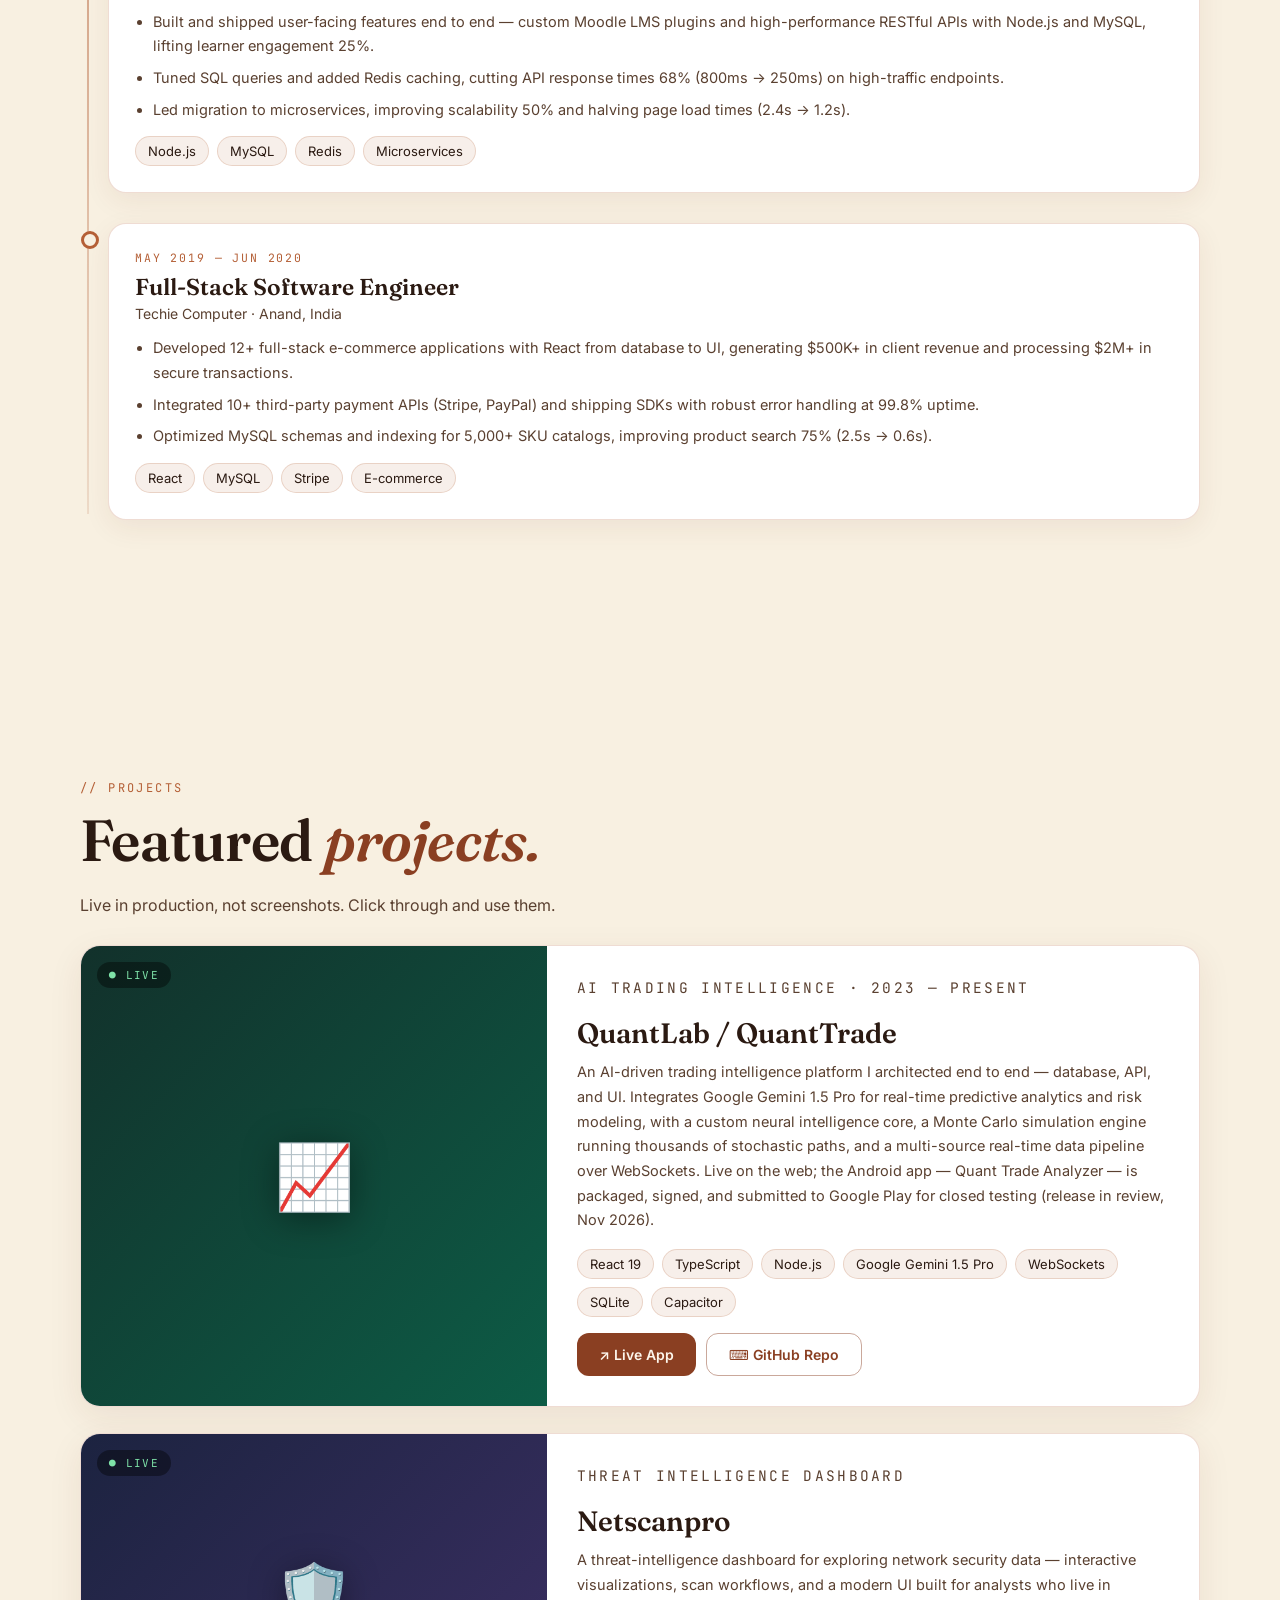
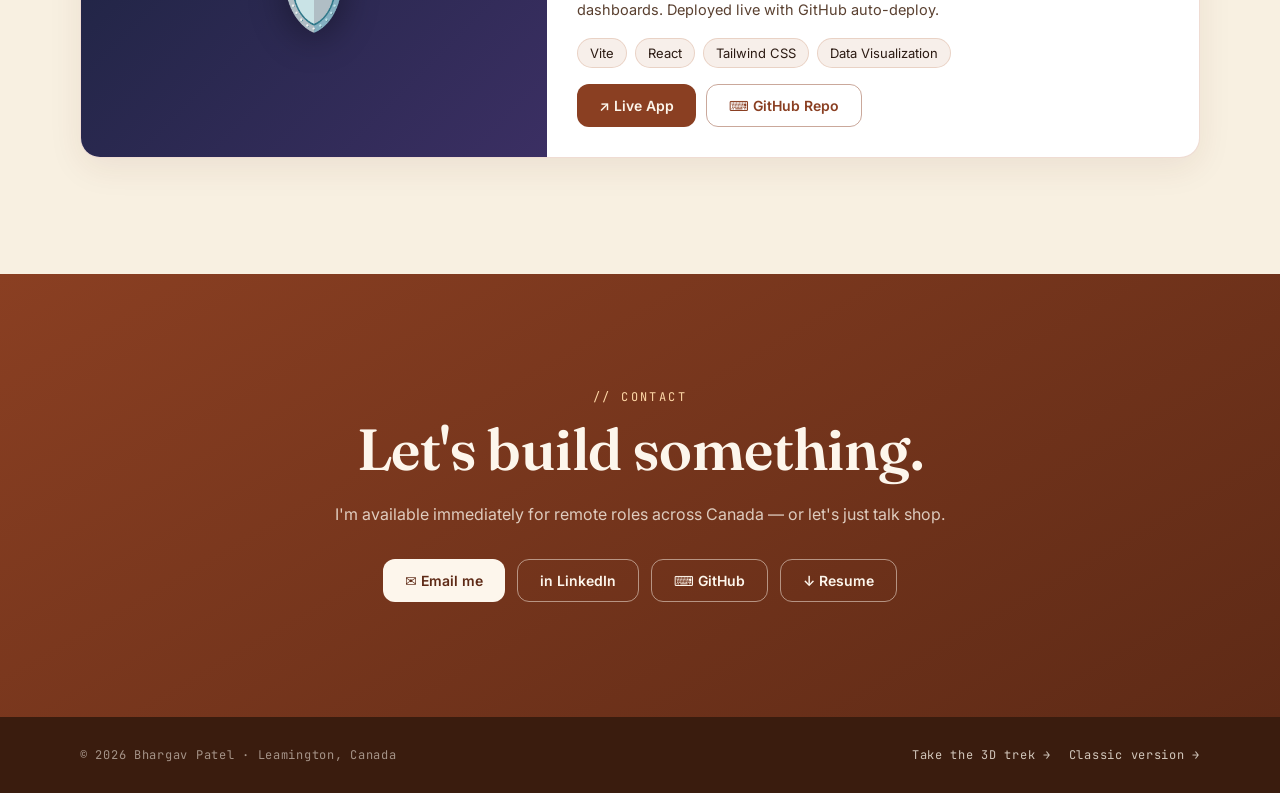
==== commit c2e2ce8a: "Add files via upload" ====
--- a/character.html
+++ b/character.html
@@ -272,7 +272,7 @@
       <div class="proj-body">
         <p class="proj-kind">AI TRADING INTELLIGENCE · 2023 — PRESENT</p>
         <h3>QuantLab / QuantTrade</h3>
-        <p>An AI-driven trading intelligence platform I architected end to end — database, API, and UI. Integrates Google Gemini 1.5 Pro for real-time predictive analytics and risk modeling, with a custom neural intelligence core, a Monte Carlo simulation engine running thousands of stochastic paths, and a multi-source real-time data pipeline over WebSockets. Ships as a cross-platform web + Android app.</p>
+        <p>An AI-driven trading intelligence platform I architected end to end — database, API, and UI. Integrates Google Gemini 1.5 Pro for real-time predictive analytics and risk modeling, with a custom neural intelligence core, a Monte Carlo simulation engine running thousands of stochastic paths, and a multi-source real-time data pipeline over WebSockets. Live on the web; the Android app — Quant Trade Analyzer — is packaged, signed, and submitted to Google Play for closed testing (release in review, Nov 2026).</p>
         <div class="tags"><span>React 19</span><span>TypeScript</span><span>Node.js</span><span>Google Gemini 1.5 Pro</span><span>WebSockets</span><span>SQLite</span><span>Capacitor</span></div>
         <div class="proj-links">
           <a href="https://quant-trade-neon.vercel.app" target="_blank" rel="noopener" class="btn btn-primary">↗ Live App</a>
